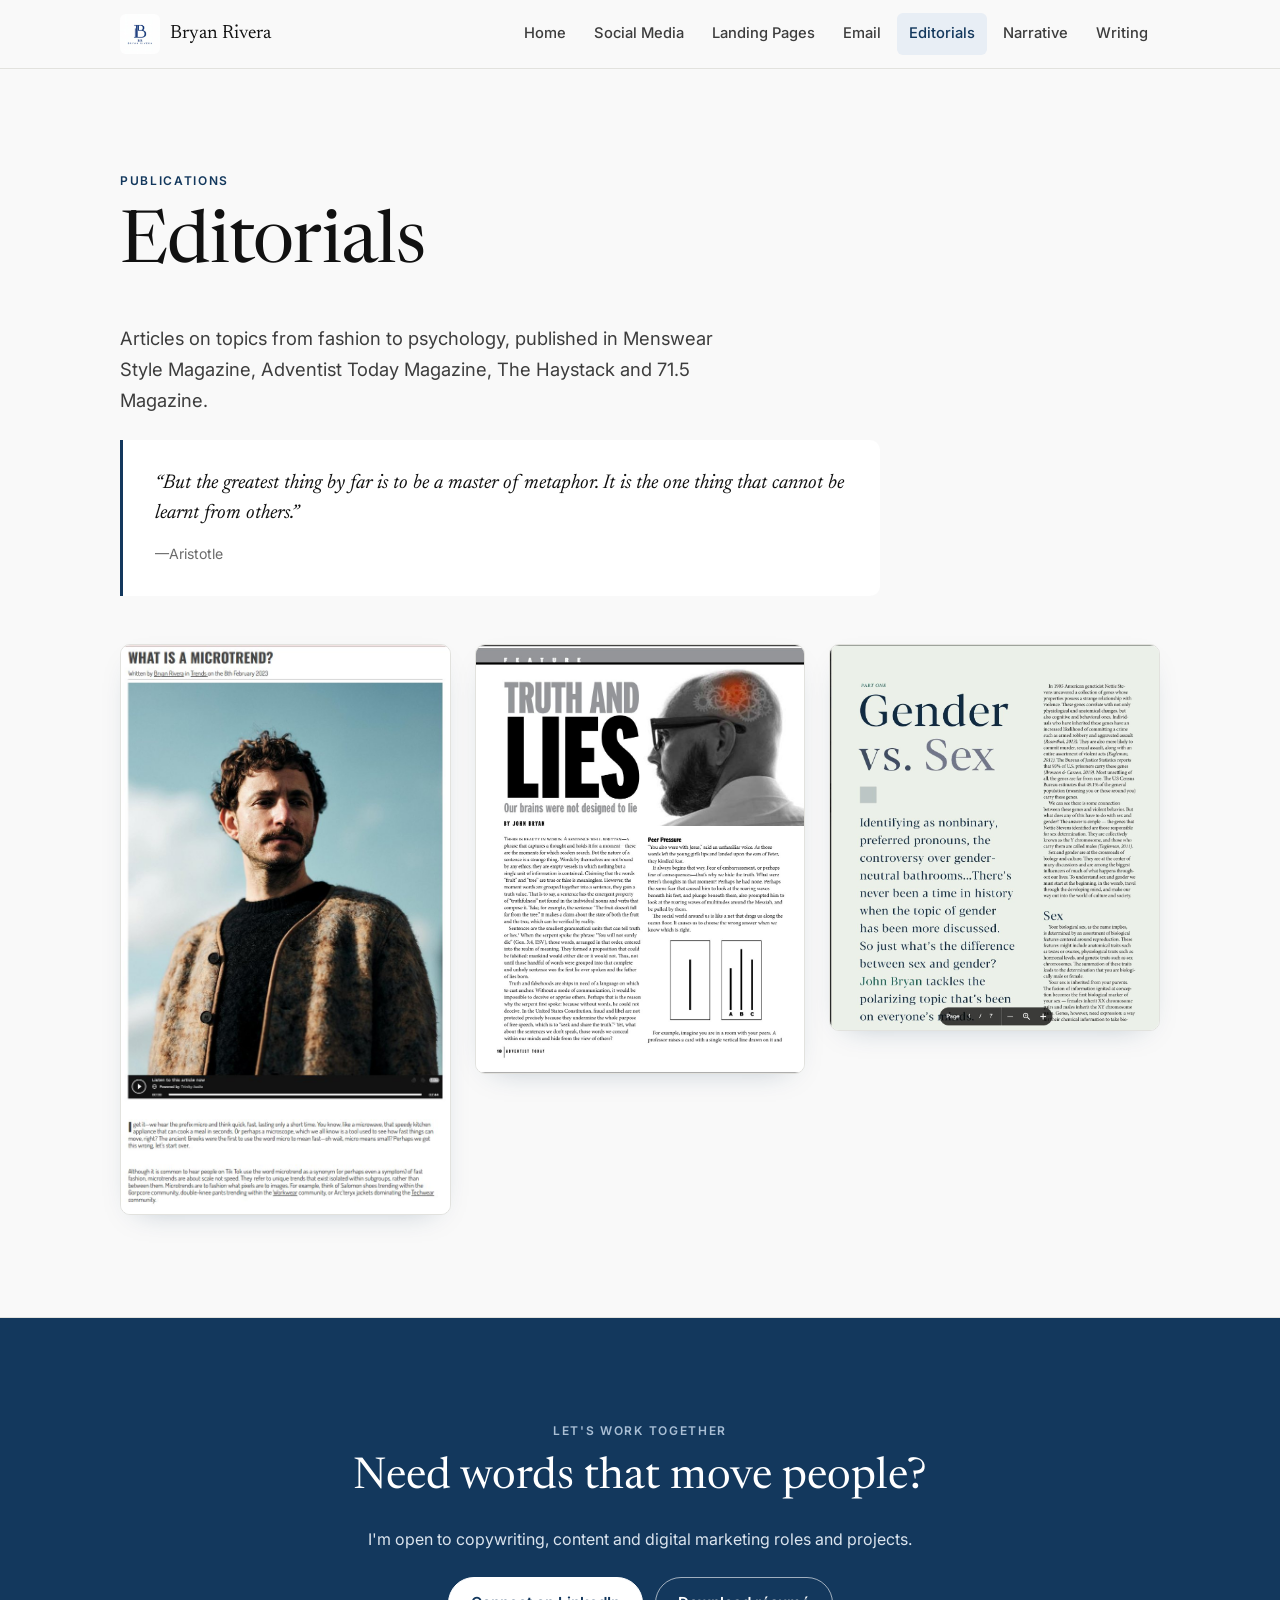
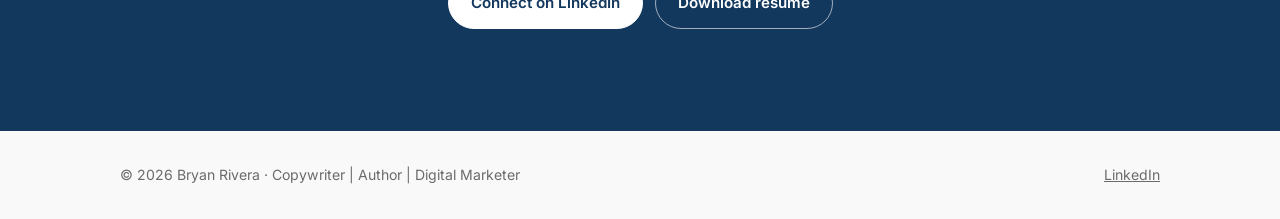
==== editorials.html @ bae0e710 "Recreate WordPress portfolio as a static GitHub Pages site Migrates all pages, copy, images and the " ====
<!doctype html>
<html lang="en">
<head>
  <meta charset="utf-8">
  <meta name="viewport" content="width=device-width, initial-scale=1">
  <title>Editorials — Bryan Rivera</title>
  <meta name="description" content="Editorial writing by Bryan Rivera for Menswear Style, Adventist Today, The Haystack and 71.5 Magazine.">
  <meta property="og:title" content="Editorials — Bryan Rivera">
  <meta property="og:description" content="Editorial writing by Bryan Rivera for Menswear Style, Adventist Today, The Haystack and 71.5 Magazine.">
  <meta property="og:image" content="assets/img/logo.jpg">
  <link rel="icon" href="assets/img/logo.jpg">
  <link rel="preconnect" href="https://fonts.googleapis.com">
  <link rel="preconnect" href="https://fonts.gstatic.com" crossorigin>
  <link href="https://fonts.googleapis.com/css2?family=Inter:wght@400;500;600&family=Newsreader:ital,opsz,wght@0,6..72,400;1,6..72,400&display=swap" rel="stylesheet">
  <link rel="stylesheet" href="assets/css/style.css">
</head>
<body>
  <a class="skip" href="#main">Skip to content</a>
  <header class="site-header">
    <div class="container">
      <a class="brand" href="index.html"><img src="assets/img/logo.jpg" alt="">Bryan Rivera</a>
      <button class="nav-toggle" aria-expanded="false" aria-controls="nav">Menu</button>
      <nav class="nav" id="nav" aria-label="Main">
        <ul>
          <li><a href="index.html">Home</a></li>
          <li><a href="social-media.html">Social Media</a></li>
          <li><a href="landing-pages.html">Landing Pages</a></li>
          <li><a href="email.html">Email</a></li>
          <li><a href="editorials.html" aria-current="page">Editorials</a></li>
          <li><a href="narrative.html">Narrative</a></li>
          <li><a href="writing.html">Writing</a></li>
        </ul>
      </nav>
    </div>
  </header>

  <main id="main">
    <section class="page-head">
      <div class="container">
        <p class="eyebrow">Publications</p>
        <h1>Editorials</h1>
        <p class="lede">Articles on topics from fashion to psychology, published in Menswear Style Magazine, Adventist Today Magazine, The Haystack and 71.5 Magazine.</p>
        <blockquote class="quote" style="max-width:760px;margin-top:24px">
          <p>“But the greatest thing by far is to be a master of metaphor. It is the one thing that cannot be learnt from others.”</p>
          <cite>—Aristotle</cite>
        </blockquote>
      </div>
    </section>
    <section>
      <div class="container">
        <div class="gallery">
          <figure class="shot" style="margin:0"><img class="zoom" src="assets/img/editorial-1.jpg" alt="Editorial article 1" loading="lazy"></figure>
          <figure class="shot" style="margin:0"><img class="zoom" src="assets/img/editorial-2.jpg" alt="Editorial article 2" loading="lazy"></figure>
          <figure class="shot" style="margin:0"><img class="zoom" src="assets/img/editorial-3.jpg" alt="Editorial article 3" loading="lazy"></figure>
        </div>
      </div>
    </section>

    <section class="cta" id="contact">
      <div class="container narrow">
        <p class="eyebrow" style="color:#a9bed4">Let's work together</p>
        <h2>Need words that move people?</h2>
        <p>I'm open to copywriting, content and digital marketing roles and projects.</p>
        <div class="btns">
          <a class="btn btn-primary" href="https://www.linkedin.com/in/bry-rivera" target="_blank" rel="noopener">Connect on LinkedIn</a>
          <a class="btn btn-ghost" href="assets/docs/bryan-rivera-resume.docx" download>Download résumé</a>
        </div>
      </div>
    </section>
  </main>

  <footer class="site-footer">
    <div class="container">
      <span>© <span data-year>2026</span> Bryan Rivera · Copywriter | Author | Digital Marketer</span>
      <a href="https://www.linkedin.com/in/bry-rivera" target="_blank" rel="noopener">LinkedIn</a>
    </div>
  </footer>
  <script src="assets/js/site.js"></script>
</body>
</html>
---- assets/css/style.css ----
/* ==========================================================================
   Bryan Rivera — Portfolio
   Edit the tokens below to restyle the whole site.
   ========================================================================== */
:root {
  --navy: #13385d;
  --navy-soft: #e8eef5;
  --ink: #111;
  --text: #3d3d3d;
  --muted: #6b6b6b;
  --bg: #f9f9f9;
  --surface: #fff;
  --line: #e2e2de;
  --sand: #cfcabe;

  --serif: "Newsreader", Georgia, "Times New Roman", serif;
  --sans: "Inter", -apple-system, BlinkMacSystemFont, "Segoe UI", Roboto, sans-serif;

  --max: 1120px;
  --gutter: clamp(16px, 4vw, 40px);
  --radius: 10px;
}

*, *::before, *::after { box-sizing: border-box; }
html { scroll-behavior: smooth; }
body {
  margin: 0;
  background: var(--bg);
  color: var(--text);
  font: 16px/1.7 var(--sans);
  -webkit-font-smoothing: antialiased;
}
img { max-width: 100%; height: auto; display: block; }
a { color: var(--navy); }
h1, h2, h3 { font-family: var(--serif); font-weight: 400; color: var(--ink); line-height: 1.15; margin: 0 0 .5em; }
h1 { font-size: clamp(2.6rem, 6vw, 4.5rem); letter-spacing: -.01em; }
h2 { font-size: clamp(1.9rem, 3.6vw, 2.75rem); }
h3 { font-family: var(--sans); font-weight: 600; font-size: 1.3rem; line-height: 1.3; }
p { margin: 0 0 1em; }

.container { max-width: var(--max); margin: 0 auto; padding: 0 var(--gutter); }
.narrow { max-width: 760px; }

.skip { position: absolute; left: -999px; }
.skip:focus { left: 16px; top: 16px; background: var(--surface); padding: 8px 12px; z-index: 10; }

/* ---------- Header ---------- */
.site-header {
  position: sticky; top: 0; z-index: 5;
  background: rgba(249, 249, 249, .92);
  backdrop-filter: blur(8px);
  border-bottom: 1px solid var(--line);
}
.site-header .container { display: flex; align-items: center; justify-content: space-between; gap: 16px; min-height: 68px; }
.brand { display: flex; align-items: center; gap: 10px; text-decoration: none; color: var(--ink); font-family: var(--serif); font-size: 1.2rem; }
.brand img { width: 40px; height: 40px; border-radius: 6px; }
.nav ul { list-style: none; display: flex; gap: 4px; margin: 0; padding: 0; flex-wrap: wrap; }
.nav a { display: block; padding: 8px 12px; border-radius: 6px; text-decoration: none; color: var(--text); font-size: .92rem; font-weight: 500; }
.nav a:hover { background: var(--navy-soft); color: var(--navy); }
.nav a[aria-current="page"] { color: var(--navy); background: var(--navy-soft); }
.nav-toggle { display: none; background: none; border: 1px solid var(--line); border-radius: 6px; padding: 8px 12px; font: inherit; cursor: pointer; }

@media (max-width: 820px) {
  .nav-toggle { display: block; }
  .nav { display: none; position: absolute; top: 68px; left: 0; right: 0; background: var(--bg); border-bottom: 1px solid var(--line); }
  .nav.open { display: block; }
  .nav ul { flex-direction: column; padding: 8px var(--gutter) 16px; }
}

/* ---------- Sections ---------- */
section { padding: clamp(56px, 8vw, 104px) 0; }
section + section { border-top: 1px solid var(--line); }
.eyebrow { font-size: .75rem; letter-spacing: .14em; text-transform: uppercase; color: var(--navy); font-weight: 600; margin: 0 0 12px; }
.lede { font-size: 1.15rem; color: var(--text); max-width: 640px; }

/* Hero */
.hero { padding-top: clamp(64px, 10vw, 128px); }
.hero .tagline { font-family: var(--serif); font-style: italic; font-size: clamp(1.2rem, 2.2vw, 1.5rem); color: var(--muted); margin-bottom: 2rem; }
.hero-grid { display: grid; grid-template-columns: 1.2fr 1fr; gap: clamp(32px, 6vw, 72px); align-items: start; }
@media (max-width: 820px) { .hero-grid { grid-template-columns: 1fr; } }

.btns { display: flex; gap: 12px; flex-wrap: wrap; margin-top: 1.5rem; }
.btn { display: inline-block; padding: 12px 22px; border-radius: 999px; text-decoration: none; font-weight: 600; font-size: .95rem; border: 1.5px solid var(--navy); }
.btn-primary { background: var(--navy); color: #fff; }
.btn-primary:hover { background: #0d2a47; }
.btn-ghost { color: var(--navy); }
.btn-ghost:hover { background: var(--navy-soft); }

/* Quotes */
.quote { margin: 0; padding: 28px 32px; background: var(--surface); border-left: 3px solid var(--navy); border-radius: 0 var(--radius) var(--radius) 0; }
.quote p { font-family: var(--serif); font-style: italic; font-size: 1.25rem; line-height: 1.5; color: var(--ink); margin: 0 0 12px; }
.quote cite { font-style: normal; font-size: .88rem; color: var(--muted); }
.quote.center { text-align: center; border-left: 0; border-radius: var(--radius); max-width: 760px; margin: 0 auto; }

/* Clients */
.clients { display: grid; grid-template-columns: repeat(auto-fill, minmax(200px, 1fr)); gap: 12px; margin-top: 32px; }
.client { background: var(--surface); border: 1px solid var(--line); border-radius: var(--radius); padding: 18px 20px; text-decoration: none; transition: border-color .2s; }
a.client:hover { border-color: var(--navy); }
.client strong { display: block; color: var(--ink); font-weight: 600; }
.client span { font-size: .85rem; color: var(--muted); }

/* Service blocks (home) */
.service { display: grid; grid-template-columns: 1fr 1.25fr; gap: clamp(32px, 5vw, 64px); align-items: center; }
.service.flip > :first-child { order: 2; }
@media (max-width: 820px) { .service, .service.flip { grid-template-columns: 1fr; } .service.flip > :first-child { order: 0; } }
.tags { list-style: none; padding: 0; margin: 20px 0 24px; display: flex; flex-wrap: wrap; gap: 8px; }
.tags li { font-size: .82rem; padding: 6px 12px; border-radius: 999px; background: var(--navy-soft); color: var(--navy); font-weight: 500; }
.more { font-weight: 600; text-decoration: none; }
.more::after { content: " →"; }

/* Images */
.shot { border-radius: var(--radius); overflow: hidden; background: var(--surface); border: 1px solid var(--line); box-shadow: 0 10px 30px -18px rgba(19, 56, 93, .35); }
.shot img { width: 100%; }
.gallery { display: grid; grid-template-columns: repeat(auto-fit, minmax(240px, 1fr)); gap: 24px; align-items: start; }
.gallery.phones { grid-template-columns: repeat(3, 1fr); }
@media (max-width: 640px) { .gallery.phones { grid-template-columns: 1fr 1fr; } }
.zoom { cursor: zoom-in; }

/* Browser-frame mock (landing pages) */
.browser { border: 1px solid #dfe3e8; border-radius: var(--radius); overflow: hidden; background: var(--surface); box-shadow: 0 10px 30px -18px rgba(19, 56, 93, .35); }
.browser .bar { background: #f1f3f5; padding: 9px 12px; display: flex; gap: 6px; border-bottom: 1px solid #e4e7eb; }
.browser .bar i { width: 10px; height: 10px; border-radius: 50%; background: #d9dde2; }
.browser .scroll { max-height: 560px; overflow-y: auto; }

.case { display: grid; grid-template-columns: 1fr 1.3fr; gap: 40px; align-items: start; }
.case.flip > :first-child { order: 2; }
.case + .case { margin-top: 80px; }
@media (max-width: 820px) { .case, .case.flip { grid-template-columns: 1fr; } .case.flip > :first-child { order: 0; } }
.pull { border-left: 3px solid var(--navy); padding-left: 16px; margin-top: 24px; font-family: var(--serif); font-style: italic; font-size: 1.1rem; color: var(--ink); }

.project + .project { margin-top: 72px; padding-top: 72px; border-top: 1px dashed var(--line); }
.project-head { display: grid; grid-template-columns: 1fr 2fr; gap: 32px; margin-bottom: 28px; }
@media (max-width: 820px) { .project-head { grid-template-columns: 1fr; gap: 8px; } }

/* Page header */
.page-head { padding-bottom: 32px; }
.page-head + section { border-top: 0; padding-top: 16px; }

/* Article */
.article p { font-family: var(--serif); font-size: 1.25rem; line-height: 1.65; color: #222; }
.meta { color: var(--muted); font-size: .9rem; }

/* Contact / footer */
.cta { background: var(--navy); color: #dbe4ee; text-align: center; }
.cta h2 { color: #fff; }
.cta .btn-primary { background: #fff; color: var(--navy); border-color: #fff; }
.cta .btn-ghost { color: #fff; border-color: rgba(255,255,255,.6); }
.cta .btn-ghost:hover { background: rgba(255,255,255,.1); }
.cta .btns { justify-content: center; }

.site-footer { padding: 32px 0; font-size: .88rem; color: var(--muted); }
.site-footer .container { display: flex; justify-content: space-between; flex-wrap: wrap; gap: 12px; }
.site-footer a { color: var(--muted); }

/* Lightbox */
.lightbox { position: fixed; inset: 0; background: rgba(10, 20, 30, .9); display: none; align-items: center; justify-content: center; padding: 24px; z-index: 20; cursor: zoom-out; }
.lightbox.open { display: flex; }
.lightbox img { max-height: 92vh; max-width: 92vw; width: auto; border-radius: 6px; }
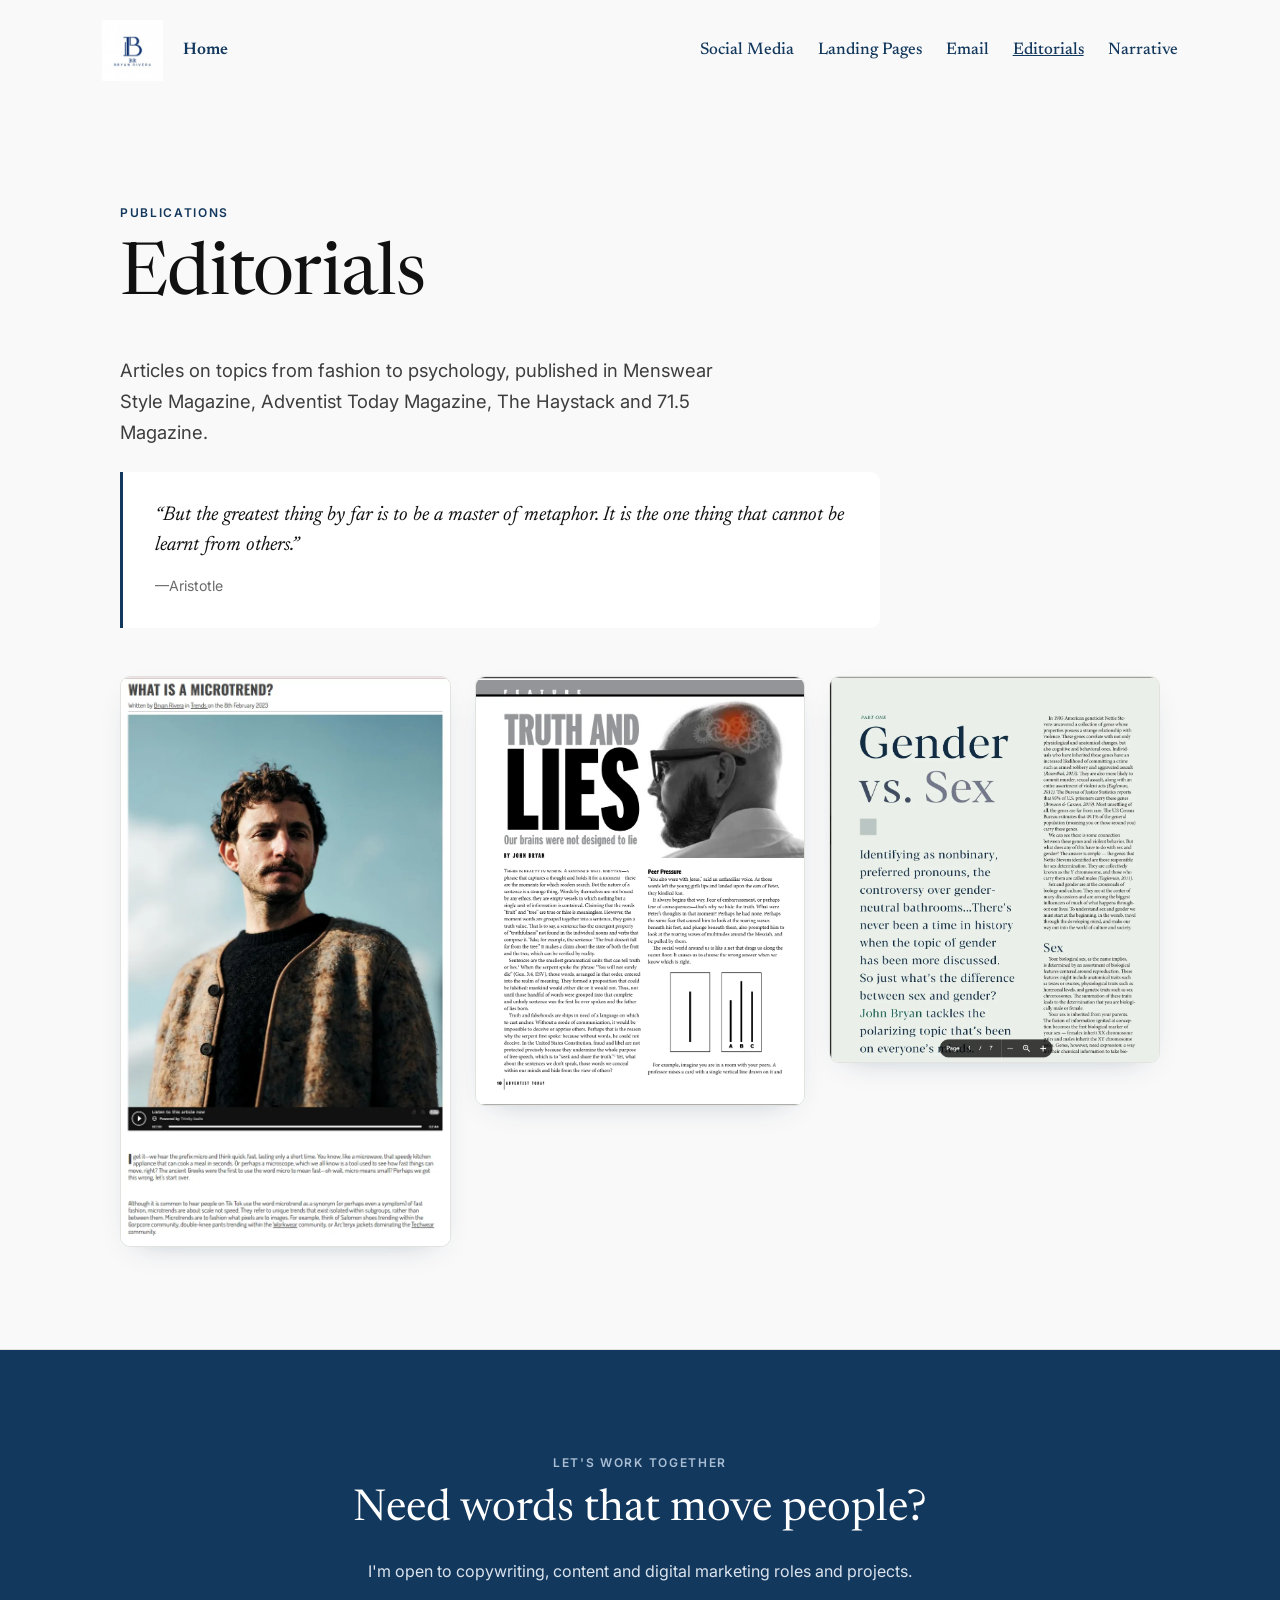
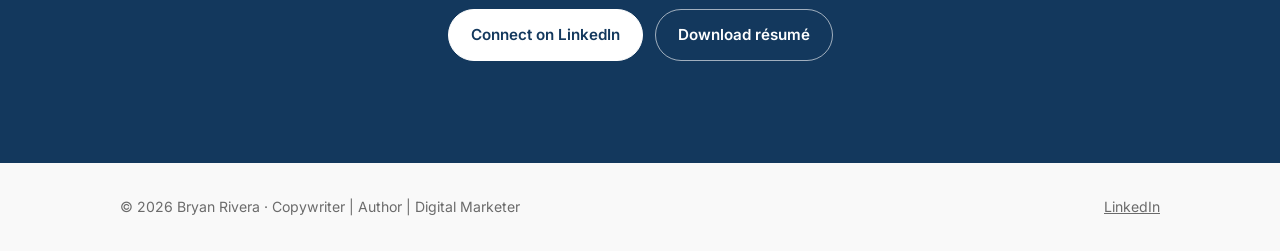
==== commit 9c4ce1d3: "Match home page to original WordPress design Rebuild the home page and shared header to mirror the o" ====
--- a/editorials.html
+++ b/editorials.html
@@ -7,31 +7,25 @@
   <meta name="description" content="Editorial writing by Bryan Rivera for Menswear Style, Adventist Today, The Haystack and 71.5 Magazine.">
   <meta property="og:title" content="Editorials — Bryan Rivera">
   <meta property="og:description" content="Editorial writing by Bryan Rivera for Menswear Style, Adventist Today, The Haystack and 71.5 Magazine.">
-  <meta property="og:image" content="assets/img/logo.jpg">
-  <link rel="icon" href="assets/img/logo.jpg">
+  <meta property="og:image" content="assets/img/logo.webp">
+  <link rel="icon" href="assets/img/logo.webp">
   <link rel="preconnect" href="https://fonts.googleapis.com">
   <link rel="preconnect" href="https://fonts.gstatic.com" crossorigin>
-  <link href="https://fonts.googleapis.com/css2?family=Inter:wght@400;500;600&family=Newsreader:ital,opsz,wght@0,6..72,400;1,6..72,400&display=swap" rel="stylesheet">
+  <link href="https://fonts.googleapis.com/css2?family=Inter:wght@400;500;600&family=Newsreader:ital,opsz,wght@0,6..72,400;0,6..72,500;0,6..72,600;1,6..72,400&display=swap" rel="stylesheet">
   <link rel="stylesheet" href="assets/css/style.css">
 </head>
 <body>
   <a class="skip" href="#main">Skip to content</a>
   <header class="site-header">
-    <div class="container">
-      <a class="brand" href="index.html"><img src="assets/img/logo.jpg" alt="">Bryan Rivera</a>
-      <button class="nav-toggle" aria-expanded="false" aria-controls="nav">Menu</button>
-      <nav class="nav" id="nav" aria-label="Main">
-        <ul>
-          <li><a href="index.html">Home</a></li>
-          <li><a href="social-media.html">Social Media</a></li>
-          <li><a href="landing-pages.html">Landing Pages</a></li>
-          <li><a href="email.html">Email</a></li>
-          <li><a href="editorials.html" aria-current="page">Editorials</a></li>
-          <li><a href="narrative.html">Narrative</a></li>
-          <li><a href="writing.html">Writing</a></li>
-        </ul>
-      </nav>
-    </div>
+    <a class="logo" href="index.html"><img src="assets/img/logo.webp" alt="Home" width="61" height="61"></a>
+    <a class="site-title" href="index.html">Home</a>
+    <nav class="nav" aria-label="Main">
+      <a href="social-media.html">Social Media</a>
+      <a href="landing-pages.html">Landing Pages</a>
+      <a href="email.html">Email</a>
+      <a href="editorials.html" aria-current="page">Editorials</a>
+      <a href="narrative.html">Narrative</a>
+    </nav>
   </header>
 
   <main id="main">
@@ -49,9 +43,9 @@
     <section>
       <div class="container">
         <div class="gallery">
-          <figure class="shot" style="margin:0"><img class="zoom" src="assets/img/editorial-1.jpg" alt="Editorial article 1" loading="lazy"></figure>
-          <figure class="shot" style="margin:0"><img class="zoom" src="assets/img/editorial-2.jpg" alt="Editorial article 2" loading="lazy"></figure>
-          <figure class="shot" style="margin:0"><img class="zoom" src="assets/img/editorial-3.jpg" alt="Editorial article 3" loading="lazy"></figure>
+          <figure class="shot" style="margin:0"><img class="zoom" src="assets/img/editorial-1.webp" alt="Editorial article 1" loading="lazy"></figure>
+          <figure class="shot" style="margin:0"><img class="zoom" src="assets/img/editorial-2.webp" alt="Editorial article 2" loading="lazy"></figure>
+          <figure class="shot" style="margin:0"><img class="zoom" src="assets/img/editorial-3.webp" alt="Editorial article 3" loading="lazy"></figure>
         </div>
       </div>
     </section>
--- a/assets/css/style.css
+++ b/assets/css/style.css
@@ -44,28 +44,19 @@
 .skip { position: absolute; left: -999px; }
 .skip:focus { left: 16px; top: 16px; background: var(--surface); padding: 8px 12px; z-index: 10; }
 
-/* ---------- Header ---------- */
+/* ---------- Header (matches original WordPress header) ---------- */
 .site-header {
-  position: sticky; top: 0; z-index: 5;
-  background: rgba(249, 249, 249, .92);
-  backdrop-filter: blur(8px);
-  border-bottom: 1px solid var(--line);
+  display: flex; align-items: center; gap: 20px;
+  background: #f9f9f9; color: #13385d;
+  padding: 20px min(6.5rem, 8vw);
+  font: 400 1.05rem/1.55 "Newsreader", serif;
 }
-.site-header .container { display: flex; align-items: center; justify-content: space-between; gap: 16px; min-height: 68px; }
-.brand { display: flex; align-items: center; gap: 10px; text-decoration: none; color: var(--ink); font-family: var(--serif); font-size: 1.2rem; }
-.brand img { width: 40px; height: 40px; border-radius: 6px; }
-.nav ul { list-style: none; display: flex; gap: 4px; margin: 0; padding: 0; flex-wrap: wrap; }
-.nav a { display: block; padding: 8px 12px; border-radius: 6px; text-decoration: none; color: var(--text); font-size: .92rem; font-weight: 500; }
-.nav a:hover { background: var(--navy-soft); color: var(--navy); }
-.nav a[aria-current="page"] { color: var(--navy); background: var(--navy-soft); }
-.nav-toggle { display: none; background: none; border: 1px solid var(--line); border-radius: 6px; padding: 8px 12px; font: inherit; cursor: pointer; }
-
-@media (max-width: 820px) {
-  .nav-toggle { display: block; }
-  .nav { display: none; position: absolute; top: 68px; left: 0; right: 0; background: var(--bg); border-bottom: 1px solid var(--line); }
-  .nav.open { display: block; }
-  .nav ul { flex-direction: column; padding: 8px var(--gutter) 16px; }
-}
+.site-header .logo img { width: 61px; height: 61px; display: block; }
+.site-header .site-title { font-weight: 600; color: #13385d; text-decoration: none; }
+.site-header .site-title:hover, .site-header .nav a:hover { text-decoration: underline; }
+.site-header .nav { margin-left: auto; display: flex; gap: 24px; }
+.site-header .nav a { color: #13385d; font-weight: 500; text-decoration: none; }
+.site-header .nav a[aria-current="page"] { text-decoration: underline; }
 
 /* ---------- Sections ---------- */
 section { padding: clamp(56px, 8vw, 104px) 0; }
